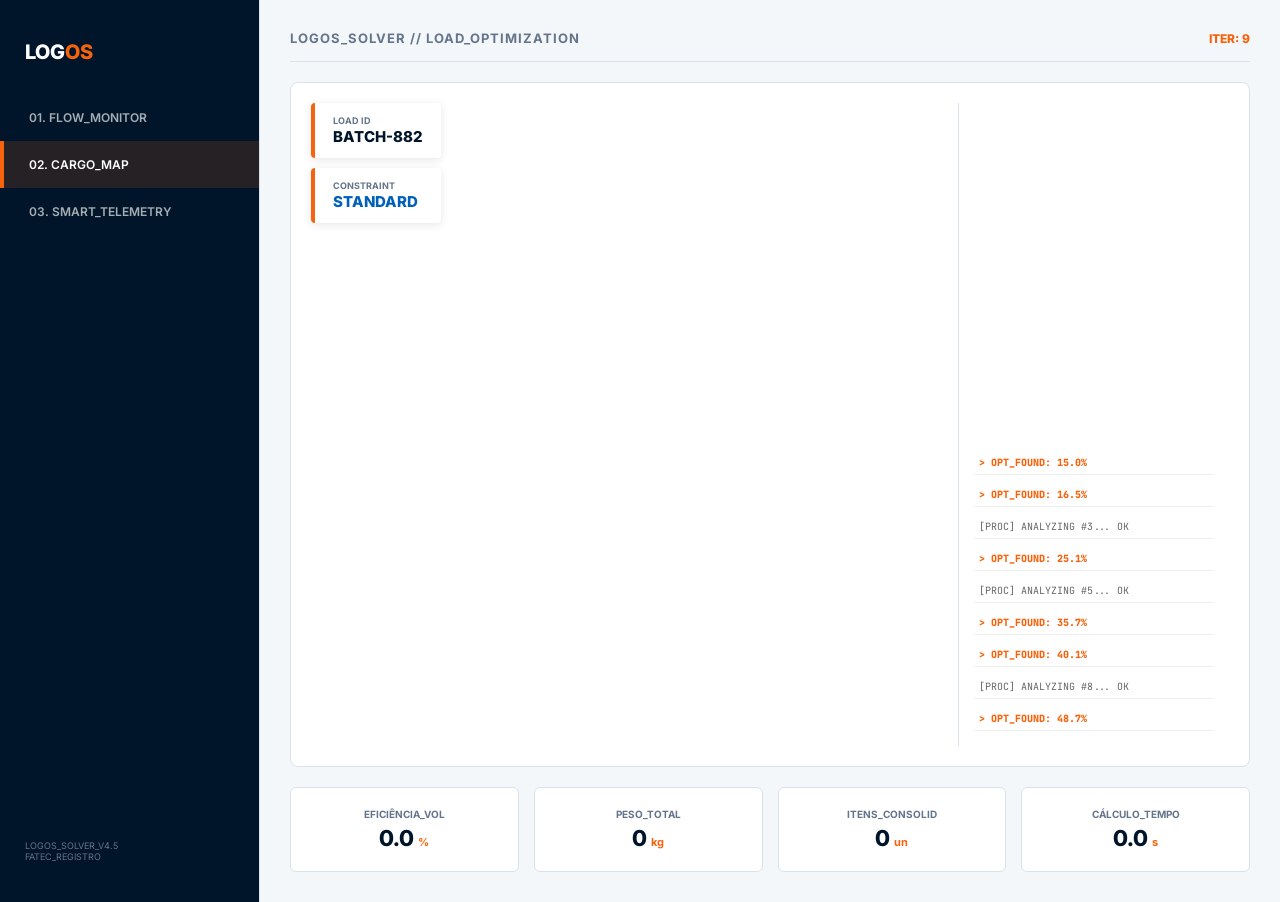
==== carga.html @ 548dc005 "prototipo-solucao-inova" ====
<!DOCTYPE html>
<html lang="pt-br">
<head>
    <meta charset="UTF-8">
    <title>LOGOS | Cargo Optimization</title>
<link rel="stylesheet" href="css/carga.css">
</head>
<body>
    <nav>
        <div class="brand">LOG<span>OS</span></div>
        <a href="index.html" class="nav-link">01. FLOW_MONITOR</a>
        <a href="carga.html" class="nav-link active">02. CARGO_MAP</a>
        <a href="telemetria.html" class="nav-link">03. SMART_TELEMETRY</a>
        <div style="margin-top: auto; padding: 0 25px; font-size: 9px; color: #64748b;">LOGOS_SOLVER_V4.5<br>FATEC_REGISTRO</div>
    </nav>

    <main>
        <div class="header-meta">
            <h1>LOGOS_SOLVER // LOAD_OPTIMIZATION</h1>
            <div id="iter-counter" style="font-size: 12px; color: var(--accent); font-weight: 800;">ITER: 0</div>
        </div>

        <div class="viewport-wrapper">
            <canvas id="cargoCanvas"></canvas>
            <div class="hud-overlay">
                <div class="hud-stat"><label>Load ID</label><span>BATCH-882</span></div>
                <div class="hud-stat"><label>Constraint</label><span style="color:#005fb8">STANDARD</span></div>
            </div>
            <div class="algo-terminal" id="algoTerminal"></div>
        </div>

        <footer>
            <div class="data-card"><label>EFICIÊNCIA_VOL</label><span id="finalEff">0.0</span><span class="unit">%</span></div>
            <div class="data-card"><label>PESO_TOTAL</label><span id="finalWeight">0</span><span class="unit">kg</span></div>
            <div class="data-card"><label>ITENS_CONSOLID</label><span id="finalItems">0</span><span class="unit">un</span></div>
            <div class="data-card"><label>CÁLCULO_TEMPO</label><span id="calcTime">0.0</span><span class="unit">s</span></div>
        </footer>
    </main>

    <script src="js/carga.js">
        
    </script>
</body>
</html>
---- css/carga.css ----
@import url('https://fonts.googleapis.com/css2?family=Inter:wght@400;600;800&family=JetBrains+Mono:wght@400;700&display=swap');

        :root {
            --bg: #f4f7f9;
            --sidebar: #001529;
            --accent: #f7630c; /* Laranja Industrial para destaque de otimização */
            --border: #d9e2eb;
            --text: #1d2129;
            --subtext: #64748b;
        }

        body {
            margin: 0; background: var(--bg); color: var(--text);
            font-family: 'Inter', sans-serif;
            display: grid; grid-template-columns: 260px 1fr;
            height: 100vh; overflow: hidden;
        }

        nav {
            background: var(--sidebar); border-right: 1px solid var(--border);
            padding: 40px 0; display: flex; flex-direction: column; z-index: 9999;
        }

        .brand { font-weight: 800; font-size: 20px; color: #fff; padding: 0 25px; margin-bottom: 30px; }
        .brand span { color: var(--accent); }
        
        .nav-link {
            text-decoration: none; color: #a6adb4; padding: 16px 25px;
            font-size: 12px; font-weight: 600; transition: 0.2s; border-left: 4px solid transparent;
        }
        .nav-link:hover { background: rgba(255,255,255,0.05); color: #fff; }
        .nav-link.active { background: rgba(247, 99, 12, 0.15); color: #fff; border-left-color: var(--accent); }

        main { padding: 30px; display: grid; grid-template-rows: auto 1fr auto; gap: 20px; }

        .header-meta { display: flex; justify-content: space-between; align-items: flex-end; border-bottom: 1px solid var(--border); padding-bottom: 15px; }
        .header-meta h1 { margin: 0; font-size: 13px; color: var(--subtext); text-transform: uppercase; letter-spacing: 1px; }

        .viewport-wrapper {
            position: relative; background: #ffffff; border: 1px solid var(--border);
            border-radius: 8px; overflow: hidden; display: flex; align-items: center; justify-content: center;
        }

        canvas { width: 100%; height: 100%; display: block; }

        .hud-overlay { position: absolute; left: 20px; top: 20px; display: flex; flex-direction: column; gap: 10px; pointer-events: none; }
        .hud-stat { background: #fff; padding: 12px 18px; border-left: 4px solid var(--accent); border-radius: 4px; box-shadow: 0 2px 8px rgba(0,0,0,0.1); }
        .hud-stat label { display: block; font-size: 9px; color: var(--subtext); text-transform: uppercase; font-weight: 700; }
        .hud-stat span { font-size: 15px; color: var(--sidebar); font-weight: 800; }

        .algo-terminal {
            position: absolute; right: 20px; top: 20px; bottom: 20px; width: 240px;
            background: rgba(255,255,255,0.9); border-left: 1px solid var(--border);
            padding: 15px; font-size: 10px; font-family: 'JetBrains Mono'; overflow: hidden; 
            display: flex; flex-direction: column-reverse; gap: 8px; backdrop-filter: blur(4px);
        }
        .algo-entry { padding: 5px; border-bottom: 1px solid #eee; color: #666; }
        .algo-entry.fit { color: var(--accent); font-weight: 800; }

        footer { display: grid; grid-template-columns: repeat(4, 1fr); gap: 15px; }
        .data-card { background: #fff; border: 1px solid var(--border); border-radius: 6px; padding: 20px; text-align: center; }
        .data-card label { display: block; font-size: 10px; color: var(--subtext); font-weight: 700; margin-bottom: 5px; }
        .data-card span { font-size: 22px; font-weight: 800; color: var(--sidebar); }
        .data-card .unit { font-size: 11px; color: var(--accent); font-weight: 700; margin-left: 4px; }
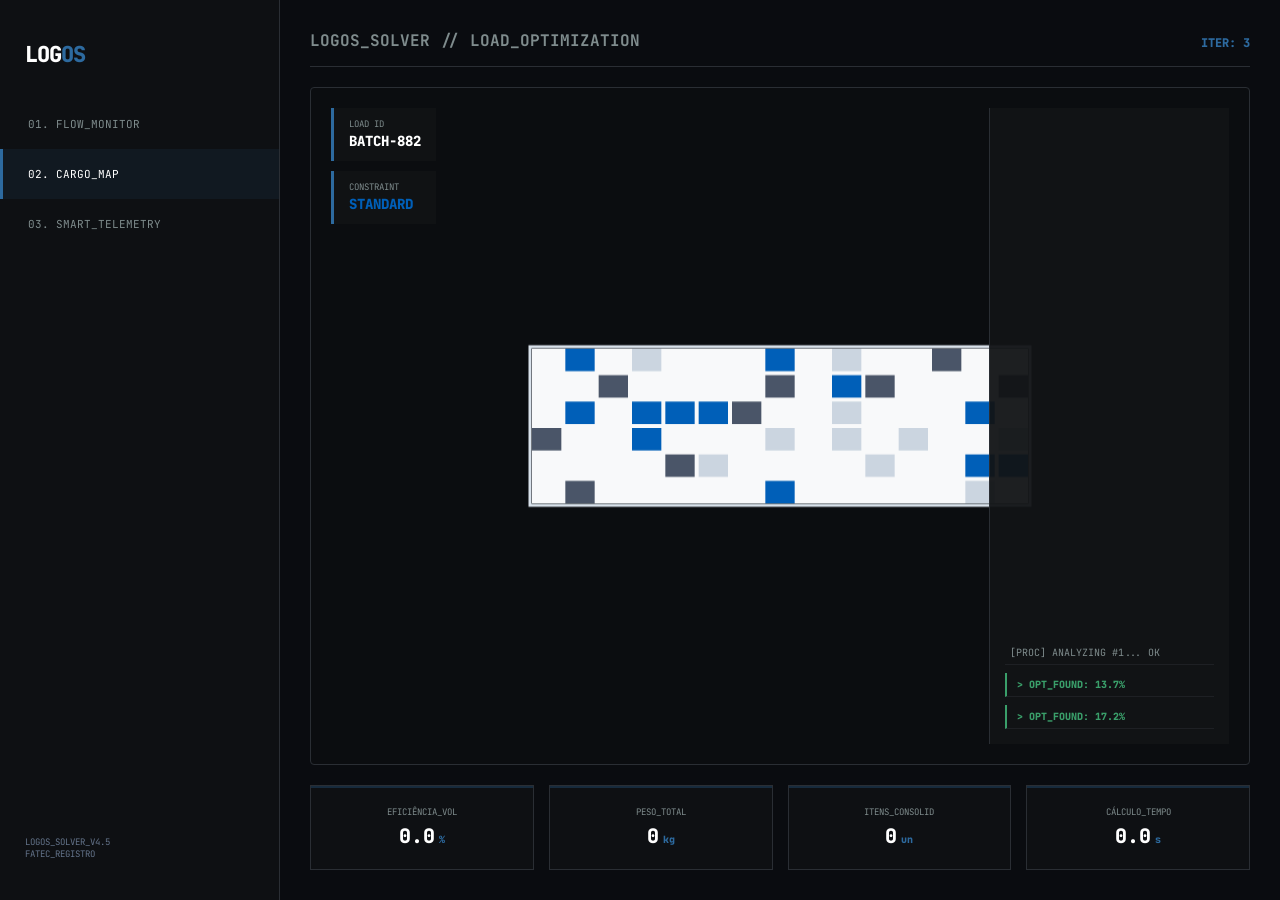
==== commit 779c517f: "responsividade-mobile" ====
--- a/carga.html
+++ b/carga.html
@@ -2,8 +2,9 @@
 <html lang="pt-br">
 <head>
     <meta charset="UTF-8">
+    <meta name="viewport" content="width=device-width, initial-scale=1.0, maximum-scale=1.0, user-scalable=no">
     <title>LOGOS | Cargo Optimization</title>
-<link rel="stylesheet" href="css/carga.css">
+    <link rel="stylesheet" href="css/carga.css">
 </head>
 <body>
     <nav>
@@ -37,8 +38,6 @@
         </footer>
     </main>
 
-    <script src="js/carga.js">
-        
-    </script>
+    <script src="js/carga.js"></script>
 </body>
 </html>
--- a/css/carga.css
+++ b/css/carga.css
@@ -1,64 +1,320 @@
- @import url('https://fonts.googleapis.com/css2?family=Inter:wght@400;600;800&family=JetBrains+Mono:wght@400;700&display=swap');
-
-        :root {
-            --bg: #f4f7f9;
-            --sidebar: #001529;
-            --accent: #f7630c; /* Laranja Industrial para destaque de otimização */
-            --border: #d9e2eb;
-            --text: #1d2129;
-            --subtext: #64748b;
-        }
-
-        body {
-            margin: 0; background: var(--bg); color: var(--text);
-            font-family: 'Inter', sans-serif;
-            display: grid; grid-template-columns: 260px 1fr;
-            height: 100vh; overflow: hidden;
-        }
-
-        nav {
-            background: var(--sidebar); border-right: 1px solid var(--border);
-            padding: 40px 0; display: flex; flex-direction: column; z-index: 9999;
-        }
-
-        .brand { font-weight: 800; font-size: 20px; color: #fff; padding: 0 25px; margin-bottom: 30px; }
-        .brand span { color: var(--accent); }
-        
-        .nav-link {
-            text-decoration: none; color: #a6adb4; padding: 16px 25px;
-            font-size: 12px; font-weight: 600; transition: 0.2s; border-left: 4px solid transparent;
-        }
-        .nav-link:hover { background: rgba(255,255,255,0.05); color: #fff; }
-        .nav-link.active { background: rgba(247, 99, 12, 0.15); color: #fff; border-left-color: var(--accent); }
-
-        main { padding: 30px; display: grid; grid-template-rows: auto 1fr auto; gap: 20px; }
-
-        .header-meta { display: flex; justify-content: space-between; align-items: flex-end; border-bottom: 1px solid var(--border); padding-bottom: 15px; }
-        .header-meta h1 { margin: 0; font-size: 13px; color: var(--subtext); text-transform: uppercase; letter-spacing: 1px; }
-
-        .viewport-wrapper {
-            position: relative; background: #ffffff; border: 1px solid var(--border);
-            border-radius: 8px; overflow: hidden; display: flex; align-items: center; justify-content: center;
-        }
-
-        canvas { width: 100%; height: 100%; display: block; }
-
-        .hud-overlay { position: absolute; left: 20px; top: 20px; display: flex; flex-direction: column; gap: 10px; pointer-events: none; }
-        .hud-stat { background: #fff; padding: 12px 18px; border-left: 4px solid var(--accent); border-radius: 4px; box-shadow: 0 2px 8px rgba(0,0,0,0.1); }
-        .hud-stat label { display: block; font-size: 9px; color: var(--subtext); text-transform: uppercase; font-weight: 700; }
-        .hud-stat span { font-size: 15px; color: var(--sidebar); font-weight: 800; }
-
-        .algo-terminal {
-            position: absolute; right: 20px; top: 20px; bottom: 20px; width: 240px;
-            background: rgba(255,255,255,0.9); border-left: 1px solid var(--border);
-            padding: 15px; font-size: 10px; font-family: 'JetBrains Mono'; overflow: hidden; 
-            display: flex; flex-direction: column-reverse; gap: 8px; backdrop-filter: blur(4px);
-        }
-        .algo-entry { padding: 5px; border-bottom: 1px solid #eee; color: #666; }
-        .algo-entry.fit { color: var(--accent); font-weight: 800; }
-
-        footer { display: grid; grid-template-columns: repeat(4, 1fr); gap: 15px; }
-        .data-card { background: #fff; border: 1px solid var(--border); border-radius: 6px; padding: 20px; text-align: center; }
-        .data-card label { display: block; font-size: 10px; color: var(--subtext); font-weight: 700; margin-bottom: 5px; }
-        .data-card span { font-size: 22px; font-weight: 800; color: var(--sidebar); }
-        .data-card .unit { font-size: 11px; color: var(--accent); font-weight: 700; margin-left: 4px; }+@import url('https://fonts.googleapis.com/css2?family=JetBrains+Mono:wght@300;500;800&display=swap');
+
+:root {
+    --bg: #0a0c10;
+    --panel: #111316;
+    --accent: #2d6a9f;
+    --border: #2a2e34;
+    --text: #eef2f5;
+    --subtext: #7f8c8d;
+    --success: #3a9f6a;
+    --warning: #e67e22;
+}
+
+* {
+    margin: 0;
+    padding: 0;
+    box-sizing: border-box;
+}
+
+body {
+    background: var(--bg);
+    color: var(--text);
+    font-family: 'JetBrains Mono', monospace;
+    display: grid;
+    grid-template-columns: 280px 1fr;
+    min-height: 100vh;
+    overflow: hidden;
+}
+
+nav {
+    background: #0e1013;
+    border-right: 1px solid var(--border);
+    padding: 40px 0;
+    display: flex;
+    flex-direction: column;
+    height: 100vh;
+    position: sticky;
+    top: 0;
+}
+
+.brand {
+    font-weight: 800;
+    font-size: 22px;
+    letter-spacing: -1px;
+    margin-bottom: 30px;
+    padding: 0 25px;
+    color: #fff;
+}
+.brand span { color: var(--accent); }
+
+.nav-link {
+    text-decoration: none;
+    color: var(--subtext);
+    padding: 18px 25px;
+    font-size: 11px;
+    border-left: 3px solid transparent;
+    transition: all 0.3s ease;
+    display: block;
+}
+.nav-link:hover { background: rgba(255, 255, 255, 0.05); color: #ccc; }
+.nav-link.active {
+    border-left-color: var(--accent);
+    color: #fff;
+    background: rgba(45, 106, 159, 0.1);
+}
+
+main {
+    padding: 30px;
+    display: grid;
+    grid-template-rows: auto 1fr auto;
+    gap: 20px;
+    height: 100vh;
+    overflow-y: auto;
+}
+
+.header-meta {
+    display: flex;
+    justify-content: space-between;
+    align-items: flex-end;
+    border-bottom: 1px solid var(--border);
+    padding-bottom: 15px;
+}
+.header-meta h1 {
+    margin: 0;
+    font-size: 16px;
+    color: var(--subtext);
+}
+
+.viewport-wrapper {
+    position: relative;
+    background: #0b0d10;
+    border: 1px solid var(--border);
+    border-radius: 4px;
+    overflow: hidden;
+    min-height: 350px;
+    height: 100%;
+}
+
+canvas {
+    width: 100%;
+    height: 100%;
+    display: block;
+}
+
+.hud-overlay {
+    position: absolute;
+    left: 20px;
+    top: 20px;
+    display: flex;
+    flex-direction: column;
+    gap: 10px;
+    pointer-events: none;
+    z-index: 10;
+}
+.hud-stat {
+    background: rgba(17, 19, 22, 0.9);
+    padding: 10px 15px;
+    border-left: 3px solid var(--accent);
+    backdrop-filter: blur(5px);
+}
+.hud-stat label {
+    display: block;
+    font-size: 9px;
+    color: var(--subtext);
+    text-transform: uppercase;
+}
+.hud-stat span {
+    font-size: 14px;
+    color: #fff;
+    font-weight: 800;
+}
+
+.algo-terminal {
+    position: absolute;
+    right: 20px;
+    top: 20px;
+    bottom: 20px;
+    width: 240px;
+    background: rgba(17, 19, 22, 0.95);
+    border-left: 1px solid var(--border);
+    padding: 15px;
+    font-size: 10px;
+    overflow-y: auto;
+    display: flex;
+    flex-direction: column-reverse;
+    gap: 8px;
+    pointer-events: none;
+    z-index: 10;
+}
+.algo-entry {
+    padding: 5px;
+    border-bottom: 1px solid #1e2024;
+    color: var(--subtext);
+    animation: fadeIn 0.2s ease;
+}
+.algo-entry.fit {
+    color: var(--success);
+    border-left: 2px solid var(--success);
+    padding-left: 10px;
+    font-weight: 800;
+}
+
+@keyframes fadeIn {
+    from { opacity: 0; transform: translateY(5px); }
+    to { opacity: 1; transform: translateY(0); }
+}
+
+footer {
+    display: grid;
+    grid-template-columns: repeat(4, 1fr);
+    gap: 15px;
+}
+.data-card {
+    background: #0e1013;
+    border: 1px solid var(--border);
+    padding: 20px;
+    text-align: center;
+    position: relative;
+}
+.data-card::before {
+    content: '';
+    position: absolute;
+    top: 0;
+    left: 0;
+    width: 100%;
+    height: 2px;
+    background: var(--accent);
+    opacity: 0.3;
+}
+.data-card label {
+    display: block;
+    font-size: 9px;
+    color: var(--subtext);
+    margin-bottom: 5px;
+}
+.data-card span {
+    font-size: 20px;
+    font-weight: 800;
+    color: #fff;
+}
+.data-card .unit {
+    font-size: 10px;
+    color: var(--accent);
+    margin-left: 4px;
+}
+
+/* ===== RESPONSIVIDADE ===== */
+@media screen and (max-width: 900px) {
+    body {
+        grid-template-columns: 1fr;
+        overflow: auto;
+    }
+
+    nav {
+        display: flex;
+        flex-direction: row;
+        flex-wrap: wrap;
+        justify-content: space-around;
+        align-items: center;
+        height: auto;
+        padding: 10px 0;
+        border-right: none;
+        border-bottom: 1px solid var(--border);
+        position: sticky;
+        top: 0;
+        z-index: 1000;
+        background: #0e1013;
+    }
+
+    .brand {
+        display: none;
+    }
+
+    .nav-link {
+        padding: 10px 15px;
+        border-left: none;
+        border-bottom: 2px solid transparent;
+        font-size: 12px;
+    }
+
+    .nav-link.active {
+        border-left-color: transparent;
+        border-bottom-color: var(--accent);
+    }
+
+    nav div:last-child {
+        display: none;
+    }
+
+    main {
+        height: auto;
+        padding: 15px;
+        overflow-y: visible;
+    }
+
+    .viewport-wrapper {
+        min-height: 300px;
+        height: 40vh;
+    }
+
+    .algo-terminal {
+        width: 180px;
+        right: 10px;
+        top: 10px;
+        bottom: 10px;
+    }
+
+    footer {
+        grid-template-columns: repeat(2, 1fr);
+    }
+}
+
+@media screen and (max-width: 600px) {
+    .viewport-wrapper {
+        height: 35vh;
+    }
+
+    .hud-overlay {
+        left: 10px;
+        top: 10px;
+    }
+    .hud-stat {
+        padding: 5px 10px;
+    }
+    .hud-stat span {
+        font-size: 12px;
+    }
+
+    .algo-terminal {
+        display: none; /* esconde em telas muito pequenas */
+    }
+
+    footer {
+        grid-template-columns: 1fr;
+        gap: 10px;
+    }
+
+    .data-card {
+        padding: 15px;
+    }
+}
+
+@media screen and (max-width: 400px) {
+    .viewport-wrapper {
+        height: 30vh;
+    }
+
+    .nav-link {
+        padding: 8px 5px;
+        font-size: 10px;
+    }
+
+    .header-meta h1 {
+        font-size: 12px;
+    }
+
+    #iter-counter {
+        font-size: 10px !important;
+    }
+}
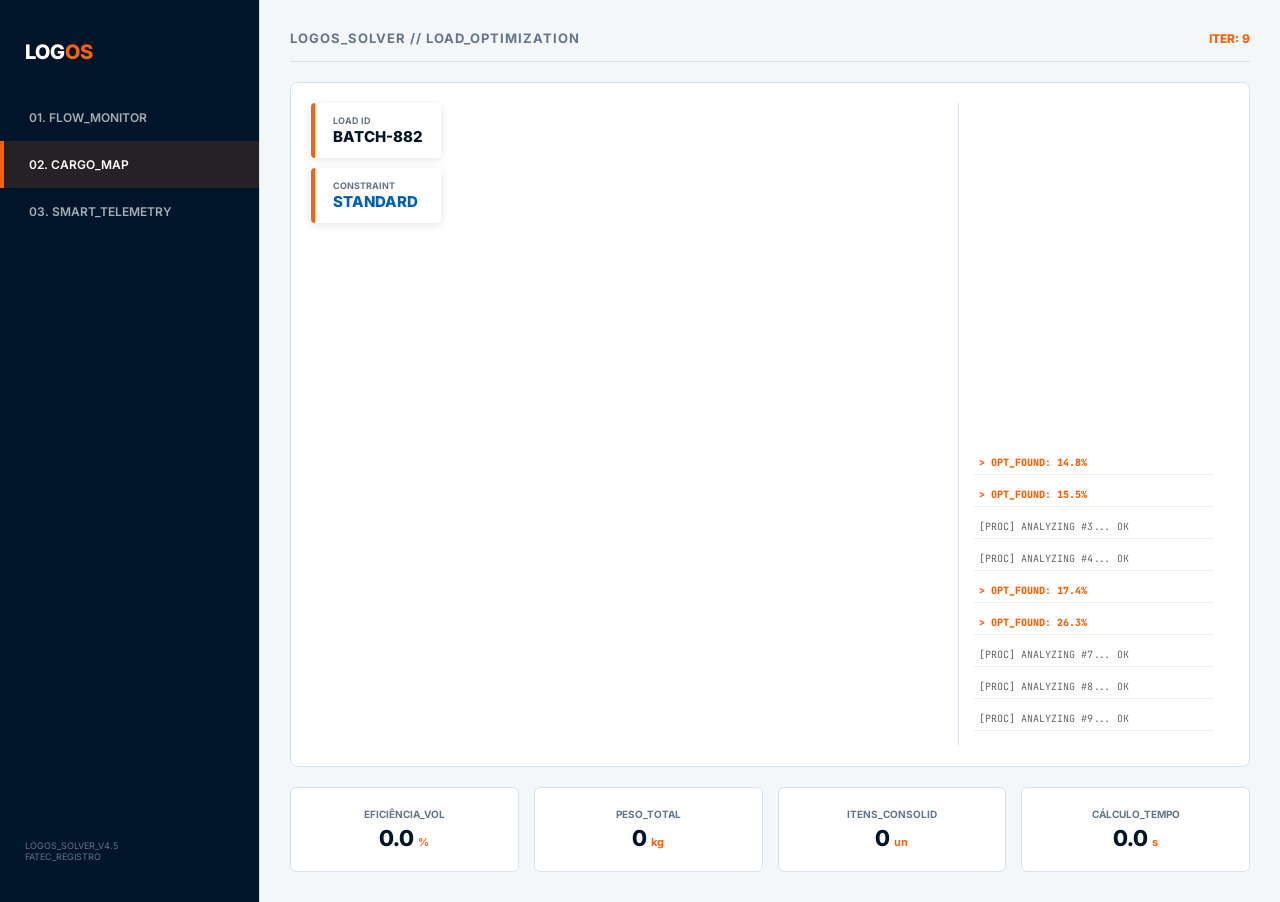
==== commit 5bc4491a: "Protótipo-inova" ====
--- a/carga.html
+++ b/carga.html
@@ -2,9 +2,8 @@
 <html lang="pt-br">
 <head>
     <meta charset="UTF-8">
-    <meta name="viewport" content="width=device-width, initial-scale=1.0, maximum-scale=1.0, user-scalable=no">
     <title>LOGOS | Cargo Optimization</title>
-    <link rel="stylesheet" href="css/carga.css">
+<link rel="stylesheet" href="css/carga.css">
 </head>
 <body>
     <nav>
@@ -38,6 +37,8 @@
         </footer>
     </main>
 
-    <script src="js/carga.js"></script>
+    <script src="js/carga.js">
+        
+    </script>
 </body>
 </html>
--- a/css/carga.css
+++ b/css/carga.css
@@ -1,320 +1,66 @@
-@import url('https://fonts.googleapis.com/css2?family=JetBrains+Mono:wght@300;500;800&display=swap');
+ @import url('https://fonts.googleapis.com/css2?family=Inter:wght@400;600;800&family=JetBrains+Mono:wght@400;700&display=swap');
 
-:root {
-    --bg: #0a0c10;
-    --panel: #111316;
-    --accent: #2d6a9f;
-    --border: #2a2e34;
-    --text: #eef2f5;
-    --subtext: #7f8c8d;
-    --success: #3a9f6a;
-    --warning: #e67e22;
-}
+        :root {
+            --bg: #f4f7f9;
+            --sidebar: #001529;
+            --accent: #f7630c; /* Laranja Industrial para destaque de otimização */
+            --border: #d9e2eb;
+            --text: #1d2129;
+            --subtext: #64748b;
+        }
 
-* {
-    margin: 0;
-    padding: 0;
-    box-sizing: border-box;
-}
+        body {
+            margin: 0; background: var(--bg); color: var(--text);
+            font-family: 'Inter', sans-serif;
+            display: grid; grid-template-columns: 260px 1fr;
+            height: 100vh; overflow: hidden;
+        }
 
-body {
-    background: var(--bg);
-    color: var(--text);
-    font-family: 'JetBrains Mono', monospace;
-    display: grid;
-    grid-template-columns: 280px 1fr;
-    min-height: 100vh;
-    overflow: hidden;
-}
+        nav {
+            background: var(--sidebar); border-right: 1px solid var(--border);
+            padding: 40px 0; display: flex; flex-direction: column; z-index: 9999;
+        }
 
-nav {
-    background: #0e1013;
-    border-right: 1px solid var(--border);
-    padding: 40px 0;
-    display: flex;
-    flex-direction: column;
-    height: 100vh;
-    position: sticky;
-    top: 0;
-}
+        .brand { font-weight: 800; font-size: 20px; color: #fff; padding: 0 25px; margin-bottom: 30px; }
+        .brand span { color: var(--accent); }
+        
+        .nav-link {
+            text-decoration: none; color: #a6adb4; padding: 16px 25px;
+            font-size: 12px; font-weight: 600; transition: 0.2s; border-left: 4px solid transparent;
+        }
+        .nav-link:hover { background: rgba(255,255,255,0.05); color: #fff; }
+        .nav-link.active { background: rgba(247, 99, 12, 0.15); color: #fff; border-left-color: var(--accent); }
 
-.brand {
-    font-weight: 800;
-    font-size: 22px;
-    letter-spacing: -1px;
-    margin-bottom: 30px;
-    padding: 0 25px;
-    color: #fff;
-}
-.brand span { color: var(--accent); }
+        main { padding: 30px; display: grid; grid-template-rows: auto 1fr auto; gap: 20px; }
 
-.nav-link {
-    text-decoration: none;
-    color: var(--subtext);
-    padding: 18px 25px;
-    font-size: 11px;
-    border-left: 3px solid transparent;
-    transition: all 0.3s ease;
-    display: block;
-}
-.nav-link:hover { background: rgba(255, 255, 255, 0.05); color: #ccc; }
-.nav-link.active {
-    border-left-color: var(--accent);
-    color: #fff;
-    background: rgba(45, 106, 159, 0.1);
-}
+        .header-meta { display: flex; justify-content: space-between; align-items: flex-end; border-bottom: 1px solid var(--border); padding-bottom: 15px; }
+        .header-meta h1 { margin: 0; font-size: 13px; color: var(--subtext); text-transform: uppercase; letter-spacing: 1px; }
 
-main {
-    padding: 30px;
-    display: grid;
-    grid-template-rows: auto 1fr auto;
-    gap: 20px;
-    height: 100vh;
-    overflow-y: auto;
-}
+        .viewport-wrapper {
+            position: relative; background: #ffffff; border: 1px solid var(--border);
+            border-radius: 8px; overflow: hidden; display: flex; align-items: center; justify-content: center;
+        }
 
-.header-meta {
-    display: flex;
-    justify-content: space-between;
-    align-items: flex-end;
-    border-bottom: 1px solid var(--border);
-    padding-bottom: 15px;
-}
-.header-meta h1 {
-    margin: 0;
-    font-size: 16px;
-    color: var(--subtext);
-}
+        canvas { width: 100%; height: 100%; display: block; }
 
-.viewport-wrapper {
-    position: relative;
-    background: #0b0d10;
-    border: 1px solid var(--border);
-    border-radius: 4px;
-    overflow: hidden;
-    min-height: 350px;
-    height: 100%;
-}
+        .hud-overlay { position: absolute; left: 20px; top: 20px; display: flex; flex-direction: column; gap: 10px; pointer-events: none; }
+        .hud-stat { background: #fff; padding: 12px 18px; border-left: 4px solid var(--accent); border-radius: 4px; box-shadow: 0 2px 8px rgba(0,0,0,0.1); }
+        .hud-stat label { display: block; font-size: 9px; color: var(--subtext); text-transform: uppercase; font-weight: 700; }
+        .hud-stat span { font-size: 15px; color: var(--sidebar); font-weight: 800; }
 
-canvas {
-    width: 100%;
-    height: 100%;
-    display: block;
-}
+        .algo-terminal {
+            position: absolute; right: 20px; top: 20px; bottom: 20px; width: 240px;
+            background: rgba(255,255,255,0.9); border-left: 1px solid var(--border);
+            padding: 15px; font-size: 10px; font-family: 'JetBrains Mono'; overflow: hidden; 
+            display: flex; flex-direction: column-reverse; gap: 8px; backdrop-filter: blur(4px);
+        }
+        .algo-entry { padding: 5px; border-bottom: 1px solid #eee; color: #666; }
+        .algo-entry.fit { color: var(--accent); font-weight: 800; }
 
-.hud-overlay {
-    position: absolute;
-    left: 20px;
-    top: 20px;
-    display: flex;
-    flex-direction: column;
-    gap: 10px;
-    pointer-events: none;
-    z-index: 10;
-}
-.hud-stat {
-    background: rgba(17, 19, 22, 0.9);
-    padding: 10px 15px;
-    border-left: 3px solid var(--accent);
-    backdrop-filter: blur(5px);
-}
-.hud-stat label {
-    display: block;
-    font-size: 9px;
-    color: var(--subtext);
-    text-transform: uppercase;
-}
-.hud-stat span {
-    font-size: 14px;
-    color: #fff;
-    font-weight: 800;
-}
+        footer { display: grid; grid-template-columns: repeat(4, 1fr); gap: 15px; }
+        .data-card { background: #fff; border: 1px solid var(--border); border-radius: 6px; padding: 20px; text-align: center; }
+        .data-card label { display: block; font-size: 10px; color: var(--subtext); font-weight: 700; margin-bottom: 5px; }
+        .data-card span { font-size: 22px; font-weight: 800; color: var(--sidebar); }
+        .data-card .unit { font-size: 11px; color: var(--accent); font-weight: 700; margin-left: 4px; }
 
-.algo-terminal {
-    position: absolute;
-    right: 20px;
-    top: 20px;
-    bottom: 20px;
-    width: 240px;
-    background: rgba(17, 19, 22, 0.95);
-    border-left: 1px solid var(--border);
-    padding: 15px;
-    font-size: 10px;
-    overflow-y: auto;
-    display: flex;
-    flex-direction: column-reverse;
-    gap: 8px;
-    pointer-events: none;
-    z-index: 10;
-}
-.algo-entry {
-    padding: 5px;
-    border-bottom: 1px solid #1e2024;
-    color: var(--subtext);
-    animation: fadeIn 0.2s ease;
-}
-.algo-entry.fit {
-    color: var(--success);
-    border-left: 2px solid var(--success);
-    padding-left: 10px;
-    font-weight: 800;
-}
-
-@keyframes fadeIn {
-    from { opacity: 0; transform: translateY(5px); }
-    to { opacity: 1; transform: translateY(0); }
-}
-
-footer {
-    display: grid;
-    grid-template-columns: repeat(4, 1fr);
-    gap: 15px;
-}
-.data-card {
-    background: #0e1013;
-    border: 1px solid var(--border);
-    padding: 20px;
-    text-align: center;
-    position: relative;
-}
-.data-card::before {
-    content: '';
-    position: absolute;
-    top: 0;
-    left: 0;
-    width: 100%;
-    height: 2px;
-    background: var(--accent);
-    opacity: 0.3;
-}
-.data-card label {
-    display: block;
-    font-size: 9px;
-    color: var(--subtext);
-    margin-bottom: 5px;
-}
-.data-card span {
-    font-size: 20px;
-    font-weight: 800;
-    color: #fff;
-}
-.data-card .unit {
-    font-size: 10px;
-    color: var(--accent);
-    margin-left: 4px;
-}
-
-/* ===== RESPONSIVIDADE ===== */
-@media screen and (max-width: 900px) {
-    body {
-        grid-template-columns: 1fr;
-        overflow: auto;
-    }
-
-    nav {
-        display: flex;
-        flex-direction: row;
-        flex-wrap: wrap;
-        justify-content: space-around;
-        align-items: center;
-        height: auto;
-        padding: 10px 0;
-        border-right: none;
-        border-bottom: 1px solid var(--border);
-        position: sticky;
-        top: 0;
-        z-index: 1000;
-        background: #0e1013;
-    }
-
-    .brand {
-        display: none;
-    }
-
-    .nav-link {
-        padding: 10px 15px;
-        border-left: none;
-        border-bottom: 2px solid transparent;
-        font-size: 12px;
-    }
-
-    .nav-link.active {
-        border-left-color: transparent;
-        border-bottom-color: var(--accent);
-    }
-
-    nav div:last-child {
-        display: none;
-    }
-
-    main {
-        height: auto;
-        padding: 15px;
-        overflow-y: visible;
-    }
-
-    .viewport-wrapper {
-        min-height: 300px;
-        height: 40vh;
-    }
-
-    .algo-terminal {
-        width: 180px;
-        right: 10px;
-        top: 10px;
-        bottom: 10px;
-    }
-
-    footer {
-        grid-template-columns: repeat(2, 1fr);
-    }
-}
-
-@media screen and (max-width: 600px) {
-    .viewport-wrapper {
-        height: 35vh;
-    }
-
-    .hud-overlay {
-        left: 10px;
-        top: 10px;
-    }
-    .hud-stat {
-        padding: 5px 10px;
-    }
-    .hud-stat span {
-        font-size: 12px;
-    }
-
-    .algo-terminal {
-        display: none; /* esconde em telas muito pequenas */
-    }
-
-    footer {
-        grid-template-columns: 1fr;
-        gap: 10px;
-    }
-
-    .data-card {
-        padding: 15px;
-    }
-}
-
-@media screen and (max-width: 400px) {
-    .viewport-wrapper {
-        height: 30vh;
-    }
-
-    .nav-link {
-        padding: 8px 5px;
-        font-size: 10px;
-    }
-
-    .header-meta h1 {
-        font-size: 12px;
-    }
-
-    #iter-counter {
-        font-size: 10px !important;
-    }
-}+        
